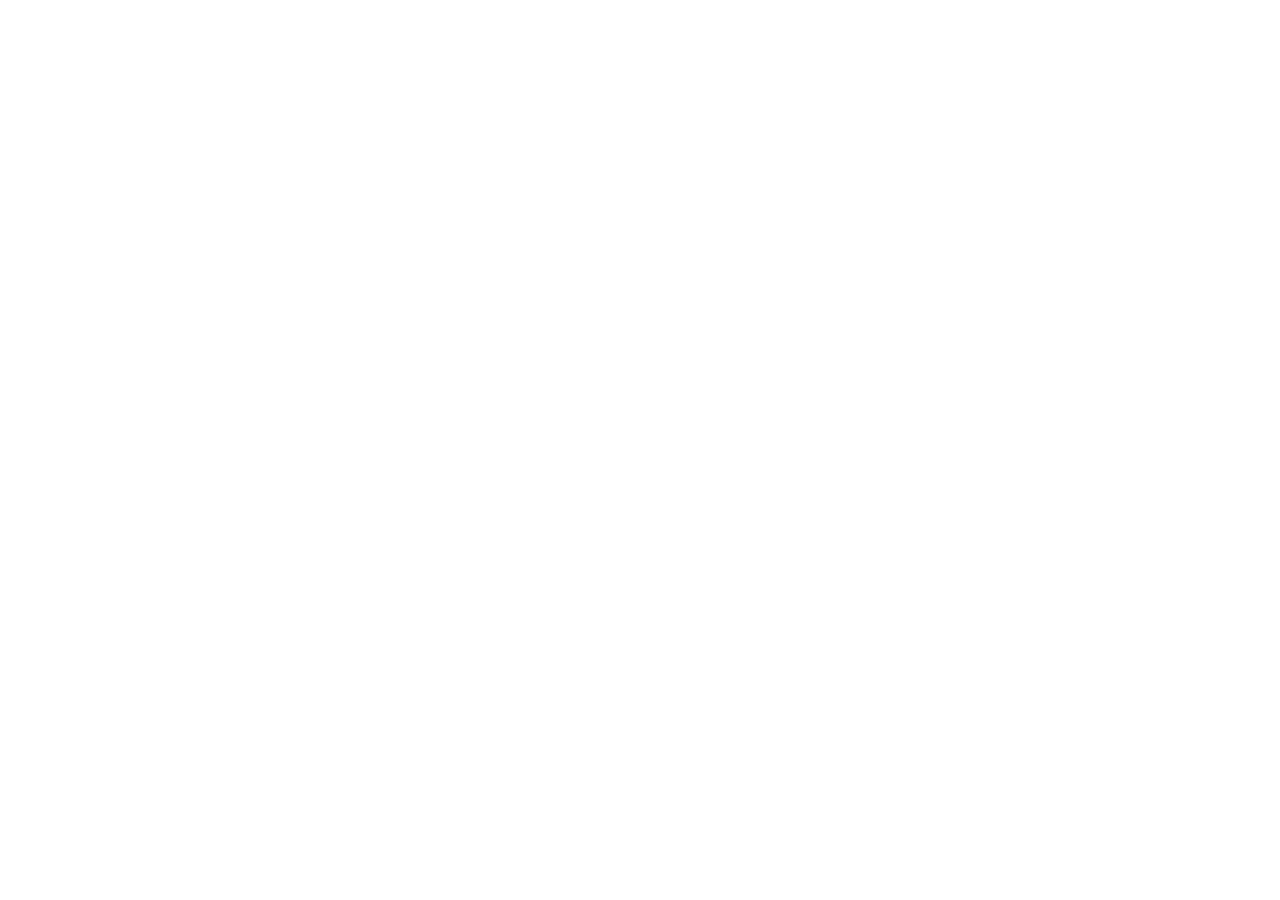
==== article.html @ 725d6a28 "Add knowledge article page" ====
<!doctype html><html lang="ru"><head><meta charset="utf-8"><meta name="viewport" content="width=device-width,initial-scale=1"><title>База знаний ИТО — Статья</title><link rel="stylesheet" href="assets/styles.css"></head><body>
<div data-header></div><div class="layout"><div data-sidebar></div><main class="main article-main"><div id="articleRoot"></div></main></div><script src="assets/data.js"></script><script src="assets/knowledge.js"></script><script src="assets/app.js"></script></body></html>
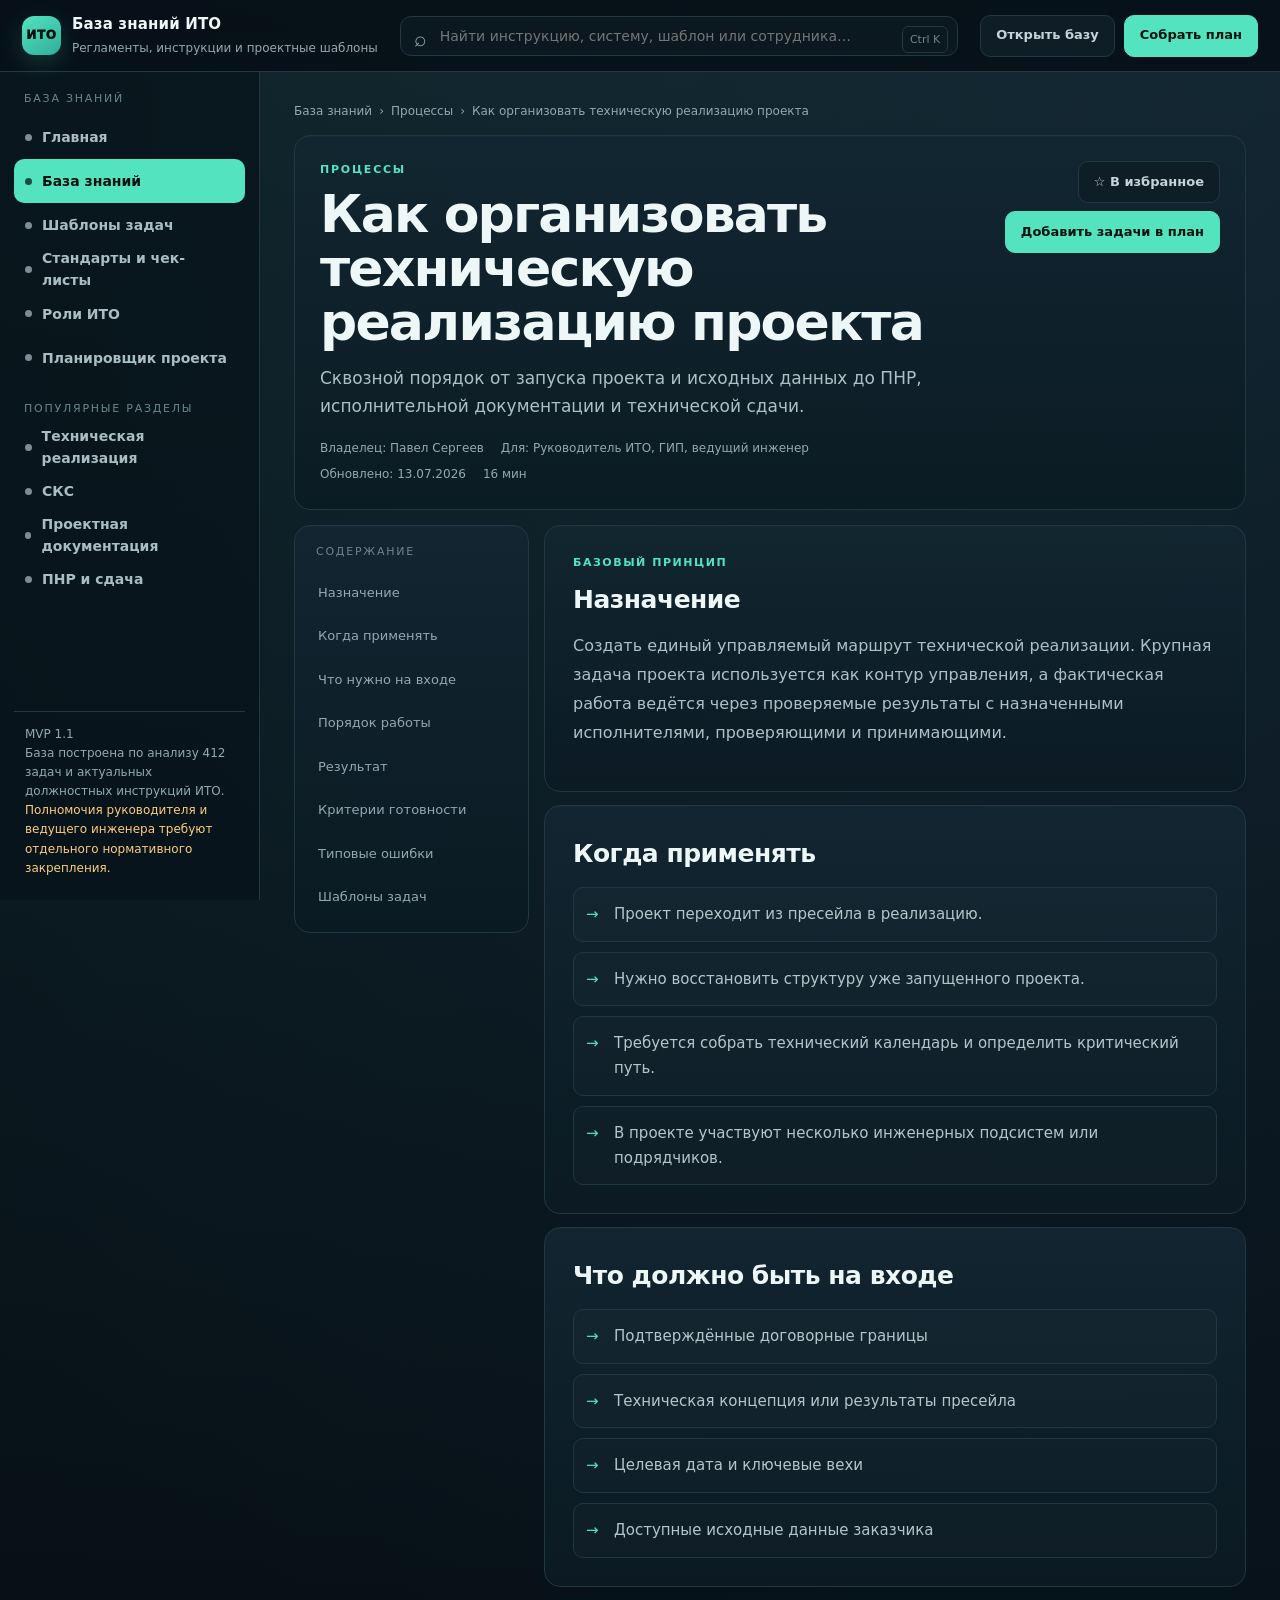
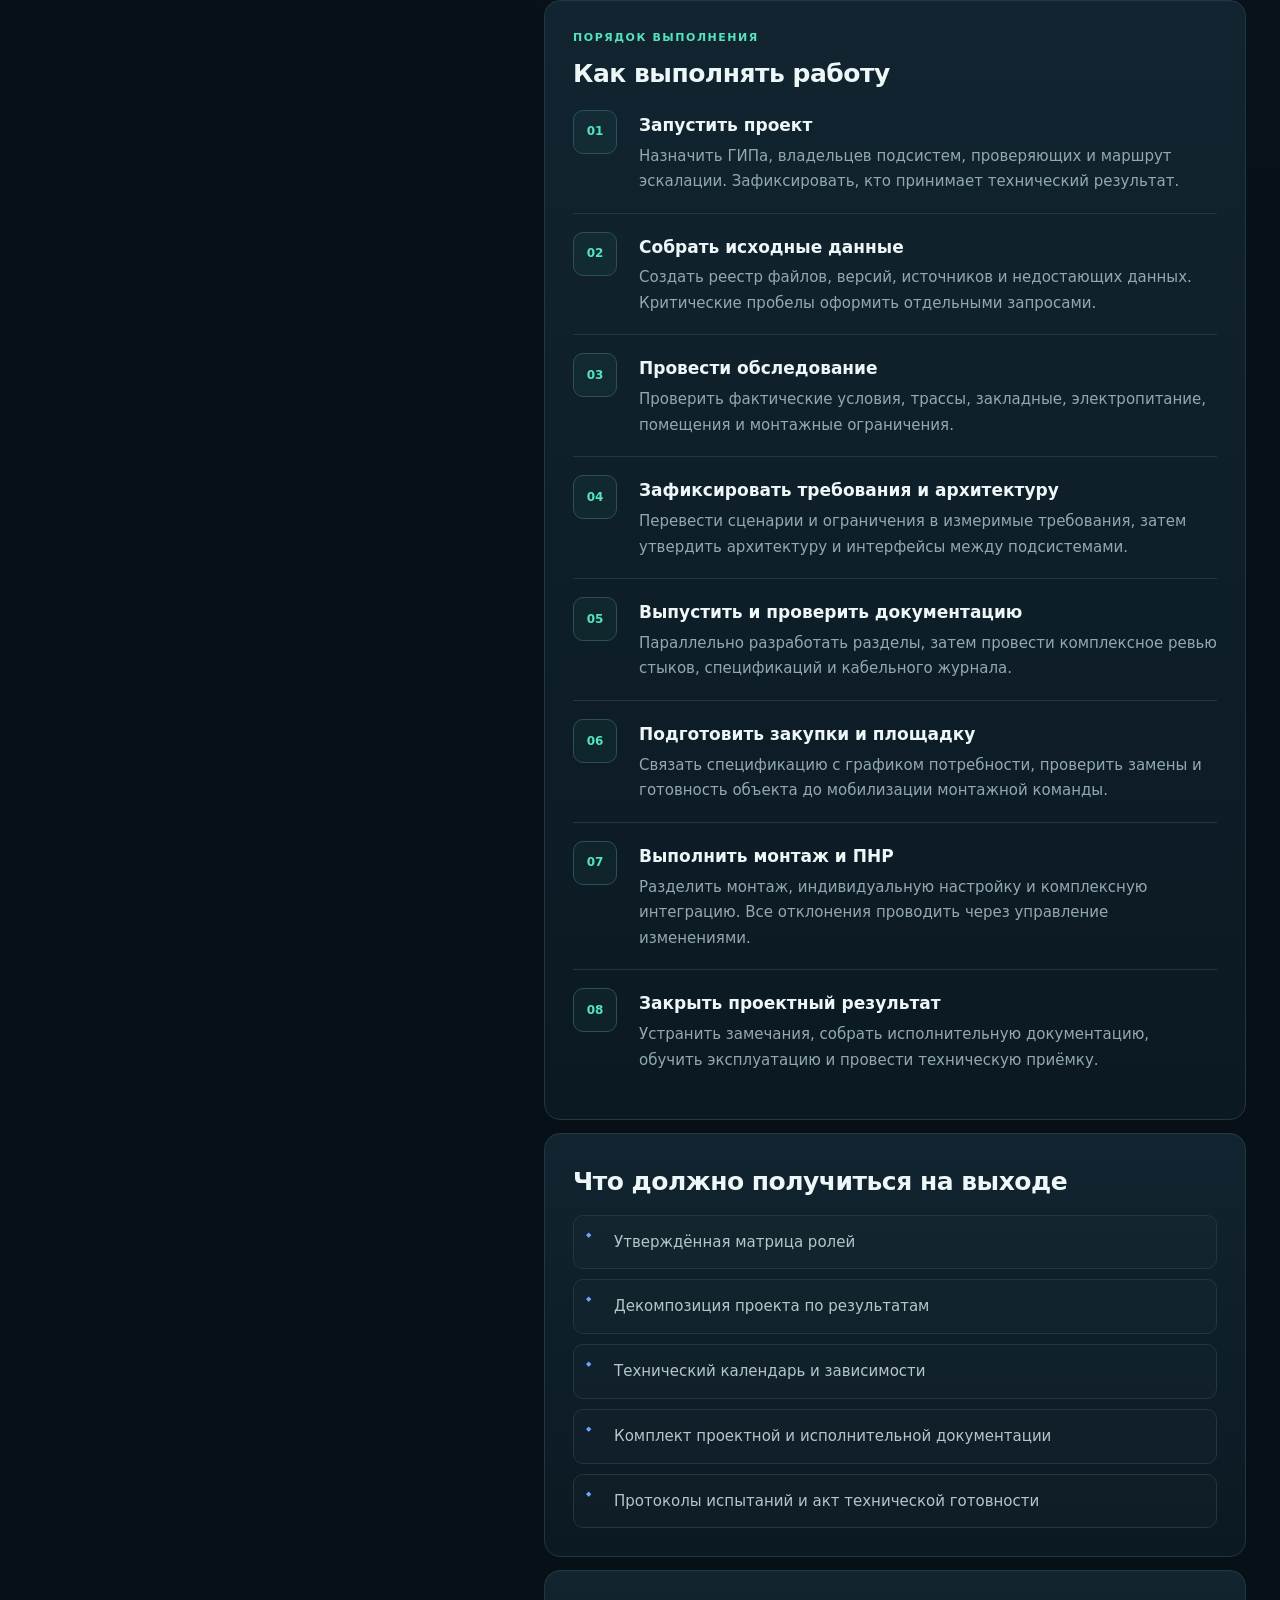
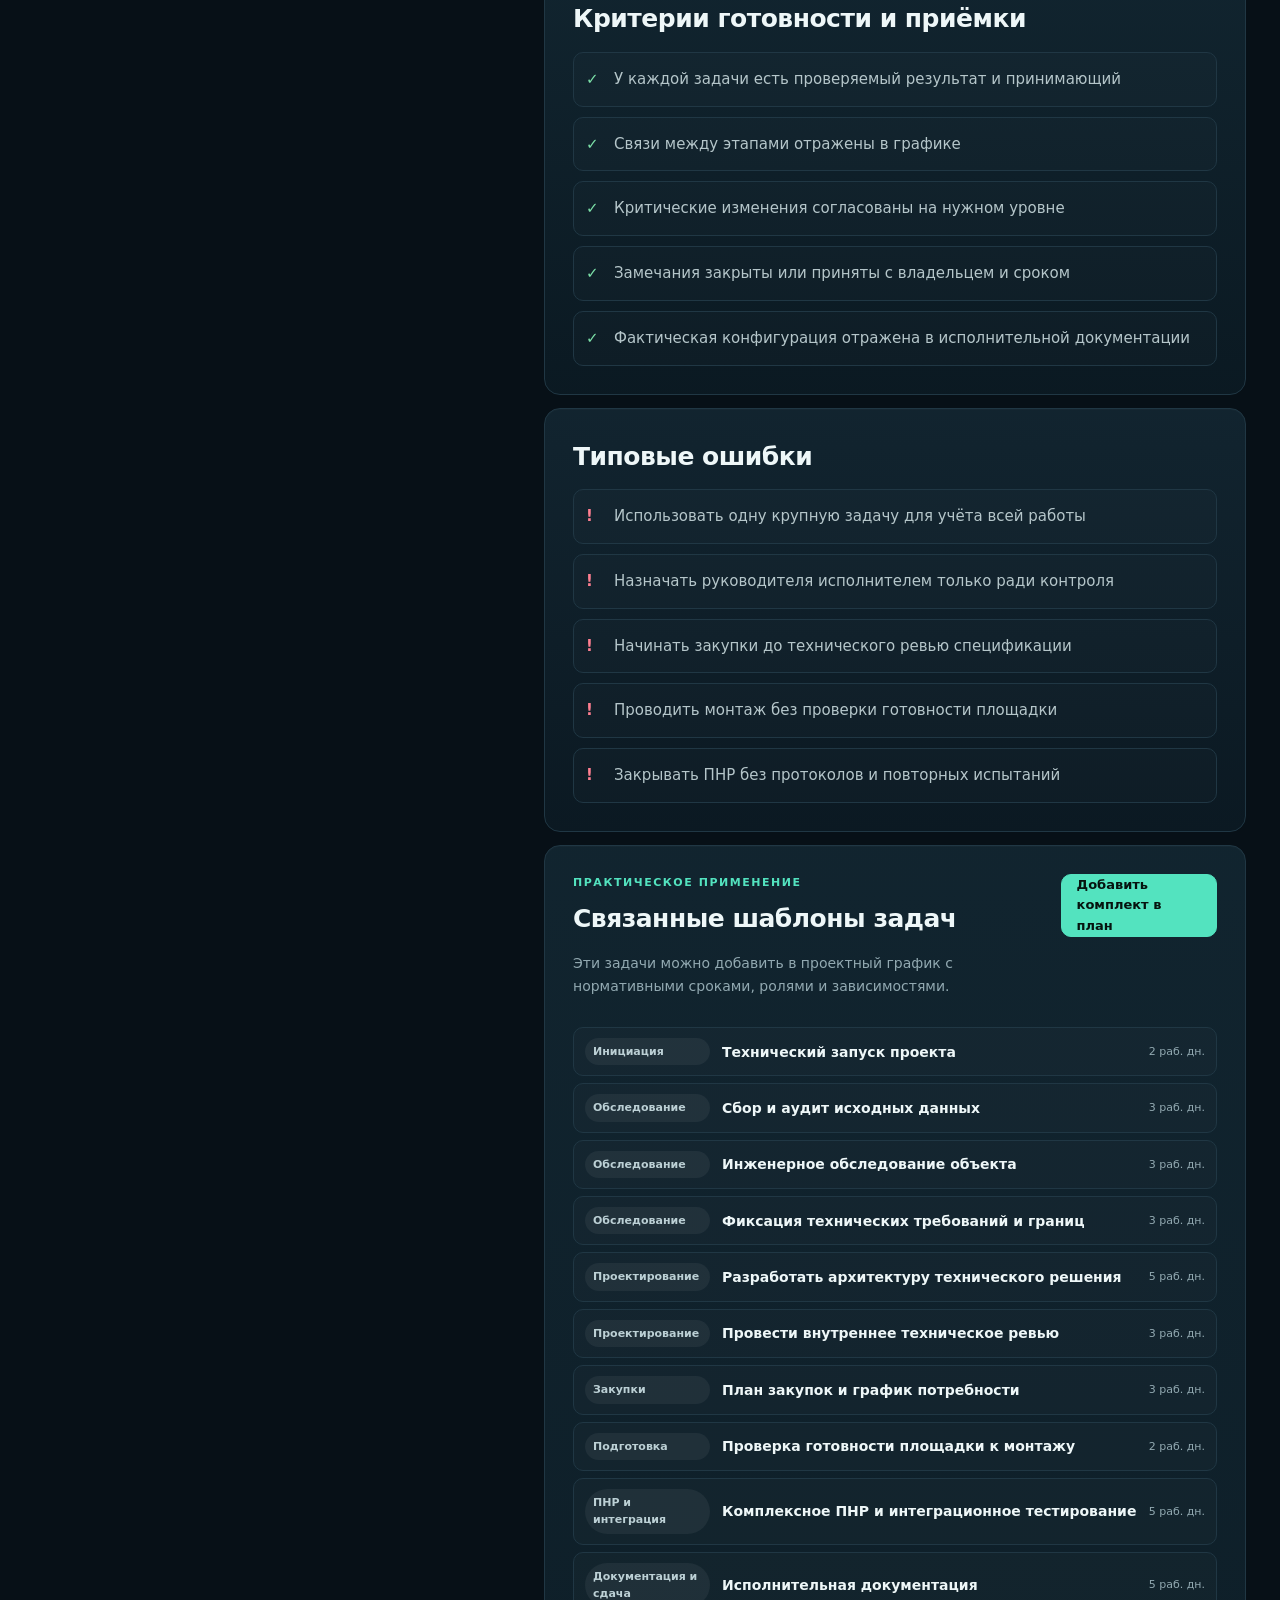
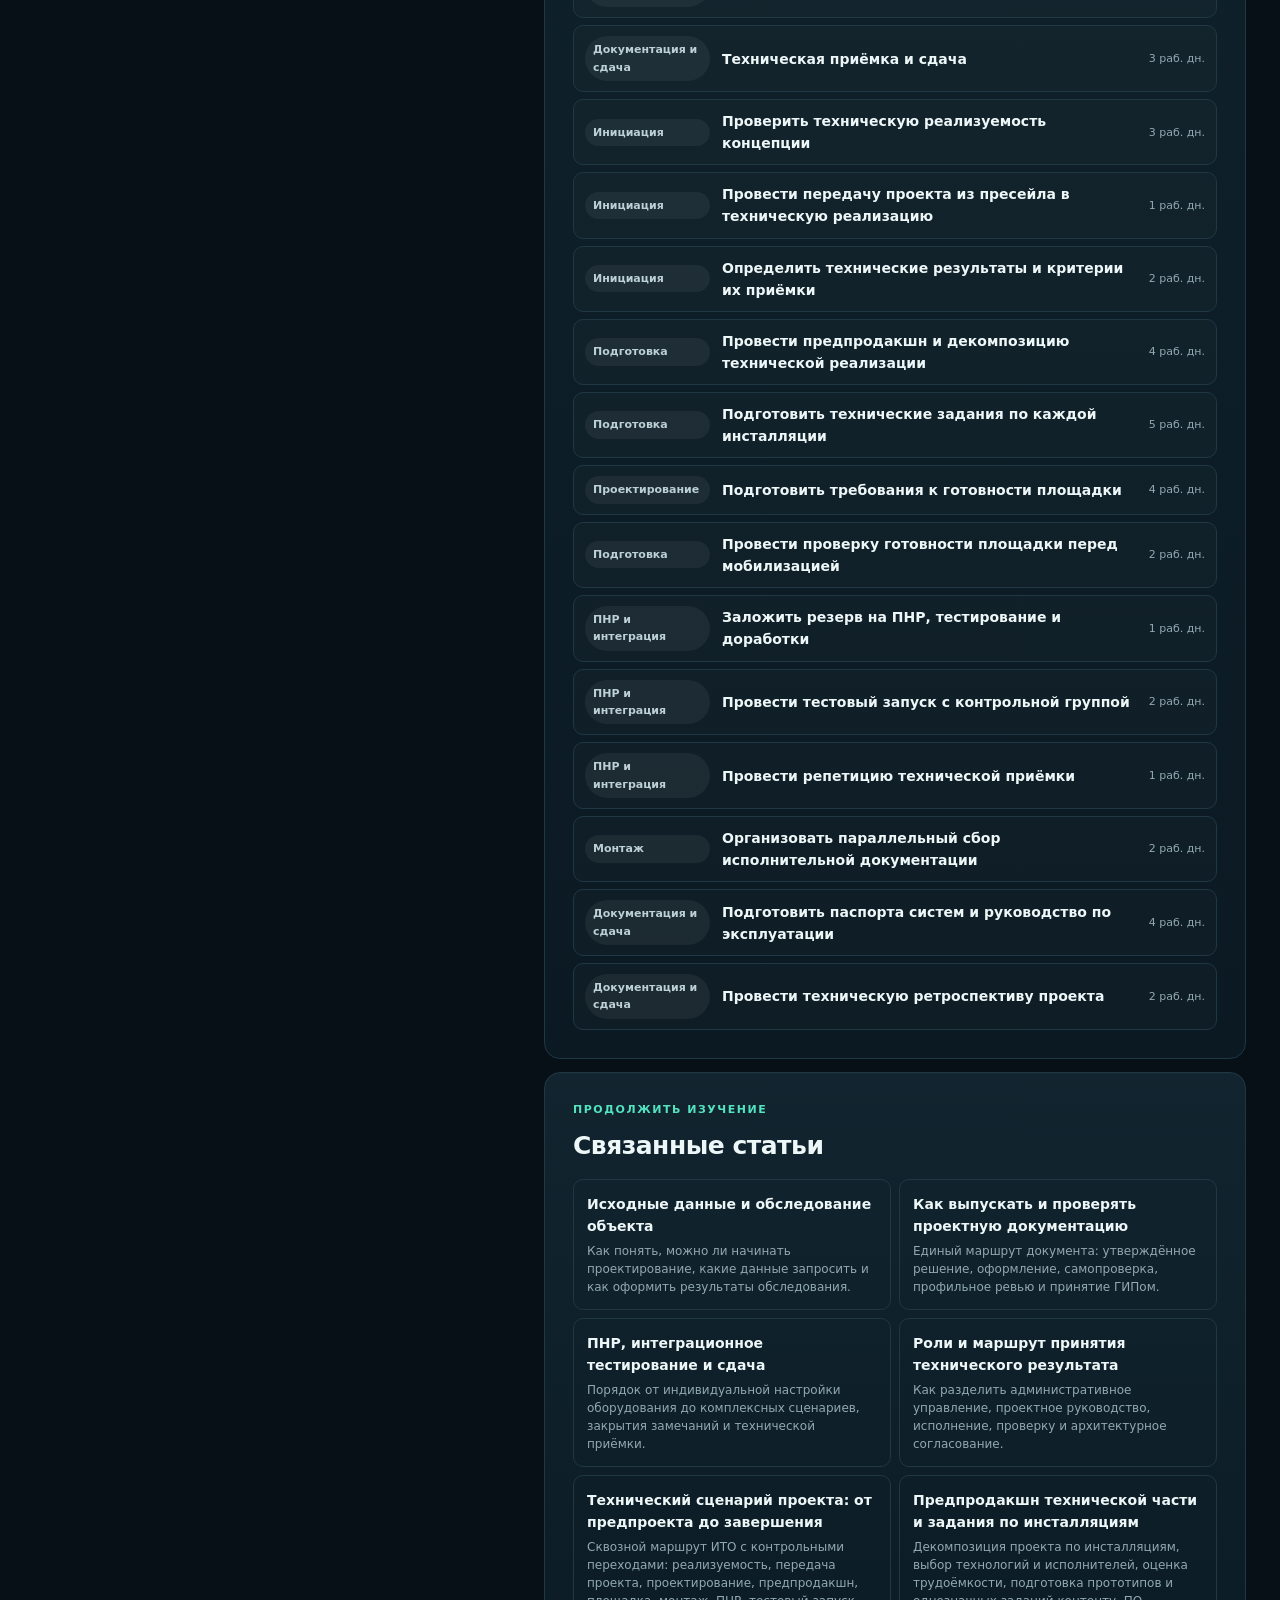
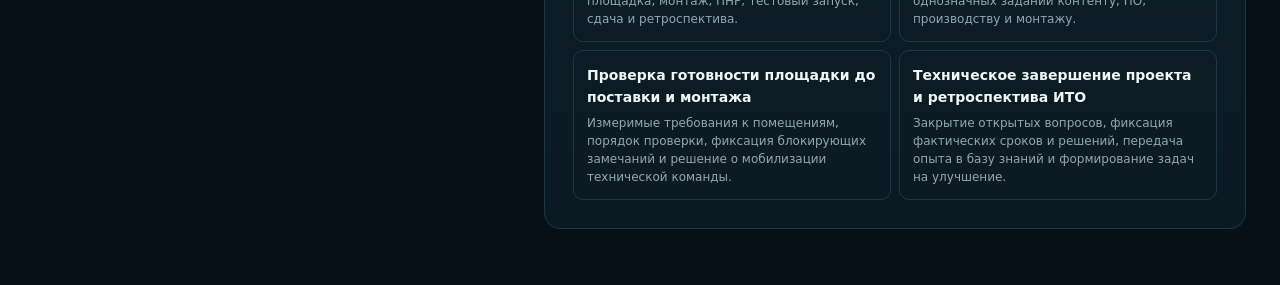
==== commit bfe40b29: "Подключить новые статьи ИТО" ====
--- a/article.html
+++ b/article.html
@@ -1,2 +1 @@
-<!doctype html><html lang="ru"><head><meta charset="utf-8"><meta name="viewport" content="width=device-width,initial-scale=1"><title>База знаний ИТО — Статья</title><link rel="stylesheet" href="assets/styles.css"></head><body>
-<div data-header></div><div class="layout"><div data-sidebar></div><main class="main article-main"><div id="articleRoot"></div></main></div><script src="assets/data.js"></script><script src="assets/knowledge.js"></script><script src="assets/app.js"></script></body></html>
+<!doctype html><html lang="ru"><head><meta charset="utf-8"><meta name="viewport" content="width=device-width,initial-scale=1"><title>База знаний ИТО — Статья</title><link rel="stylesheet" href="assets/styles.css"><link rel="stylesheet" href="assets/readability-v14.css"></head><body><div data-header></div><div class="layout"><div data-sidebar></div><main class="main article-main"><div id="articleRoot"></div></main></div><script src="assets/data.js"></script><script src="assets/design-v13-rows-1.js"></script><script src="assets/design-v13-rows-2.js"></script><script src="assets/design-v13-rows-3.js"></script><script src="assets/design-v13-rows-4.js"></script><script src="assets/design-v13-apply.js"></script><script src="assets/knowledge.js"></script><script src="assets/knowledge-v13.js"></script><script src="assets/wiki-v14-tasks-1.js"></script><script src="assets/wiki-v14-tasks-2.js"></script><script src="assets/wiki-v14-articles.js"></script><script src="assets/wiki-v14-apply.js"></script><script src="assets/app.js"></script></body></html>
--- a/assets/styles.css
+++ b/assets/styles.css
@@ -0,0 +1,454 @@
+:root {
+  --bg: #071017;
+  --bg-2: #0a151e;
+  --surface: #0d1b25;
+  --surface-2: #10222d;
+  --surface-3: #132a35;
+  --line: #203744;
+  --line-2: #2f4e5c;
+  --text: #eef7f8;
+  --muted: #92a9b1;
+  --muted-2: #6d858e;
+  --accent: #53e3bf;
+  --accent-2: #67a8ff;
+  --warn: #ffcc7a;
+  --danger: #ff7f91;
+  --good: #7ce0a8;
+  --shadow: 0 20px 55px rgba(0, 0, 0, .28);
+  --radius: 16px;
+  --sidebar: 246px;
+  --topbar: 68px;
+  --day-width: 30px;
+  font-family: Inter, ui-sans-serif, system-ui, -apple-system, BlinkMacSystemFont, "Segoe UI", sans-serif;
+  color-scheme: dark;
+}
+* { box-sizing: border-box; }
+html { background: var(--bg); }
+body { margin: 0; color: var(--text); background:
+  radial-gradient(circle at 18% -10%, rgba(83,227,191,.10), transparent 31%),
+  radial-gradient(circle at 100% 0%, rgba(103,168,255,.09), transparent 28%),
+  var(--bg); min-height: 100vh; }
+a { color: inherit; text-decoration: none; }
+button, input, select, textarea { font: inherit; }
+button { color: inherit; }
+.hidden { display: none !important; }
+.muted { color: var(--muted); }
+.small { font-size: 12px; }
+.good { color: var(--good); }
+.warn { color: var(--warn); }
+.danger { color: var(--danger); }
+.accent { color: var(--accent); }
+
+.topbar {
+  position: fixed; inset: 0 0 auto 0; height: var(--topbar); z-index: 80;
+  display: flex; align-items: center; gap: 22px; padding: 0 22px;
+  border-bottom: 1px solid var(--line); background: rgba(7,16,23,.92); backdrop-filter: blur(18px);
+}
+.brand { min-width: calc(var(--sidebar) - 22px); display: flex; align-items: center; gap: 11px; }
+.brand-mark { width: 39px; height: 39px; display: grid; place-items: center; border-radius: 12px; background: linear-gradient(145deg, var(--accent), #2fae9b); color: #04110d; font-weight: 950; font-size: 12px; letter-spacing: .06em; box-shadow: 0 8px 25px rgba(83,227,191,.18); }
+.brand-copy strong { display: block; font-size: 13px; letter-spacing: .01em; }
+.brand-copy span { display: block; color: var(--muted); font-size: 10px; margin-top: 3px; }
+.top-search { position: relative; flex: 1; max-width: 660px; }
+.top-search input { width: 100%; height: 40px; padding: 0 92px 0 39px; color: var(--text); border: 1px solid var(--line); border-radius: 11px; background: #0b1820; outline: none; }
+.top-search:before { content: "⌕"; position: absolute; left: 14px; top: 7px; color: var(--muted); font-size: 21px; z-index: 2; }
+.top-search input:focus { border-color: var(--line-2); box-shadow: 0 0 0 4px rgba(83,227,191,.06); }
+.search-kbd { position: absolute; right: 10px; top: 10px; padding: 4px 7px; border: 1px solid var(--line); border-radius: 6px; color: var(--muted-2); font-size: 9px; }
+.top-actions { margin-left: auto; display: flex; gap: 9px; }
+
+.layout { padding-top: var(--topbar); min-height: 100vh; display: grid; grid-template-columns: var(--sidebar) minmax(0, 1fr); }
+.sidebar { position: fixed; top: var(--topbar); left: 0; bottom: 0; width: var(--sidebar); padding: 18px 14px; border-right: 1px solid var(--line); background: rgba(8,18,25,.72); display: flex; flex-direction: column; }
+.nav-group + .nav-group { margin-top: 20px; }
+.nav-label { padding: 0 10px 8px; color: var(--muted-2); font-size: 9px; text-transform: uppercase; letter-spacing: .16em; }
+.nav-link { display: flex; align-items: center; gap: 10px; min-height: 40px; padding: 0 11px; border-radius: 10px; color: #a9bdc3; font-size: 12px; font-weight: 650; }
+.nav-link:hover { background: rgba(255,255,255,.035); color: var(--text); }
+.nav-link.active { color: #07130f; background: var(--accent); }
+.nav-dot { width: 7px; height: 7px; border-radius: 50%; background: currentColor; opacity: .72; }
+.sidebar-foot { margin-top: auto; padding: 13px 11px 4px; border-top: 1px solid var(--line); color: var(--muted); font-size: 10px; line-height: 1.6; }
+.main { grid-column: 2; width: 100%; min-width: 0; padding: 30px 34px 56px; }
+
+.page-head { display: flex; align-items: flex-start; justify-content: space-between; gap: 26px; margin-bottom: 24px; }
+.eyebrow { color: var(--accent); text-transform: uppercase; letter-spacing: .16em; font-size: 9px; font-weight: 850; }
+h1, h2, h3, p { margin-top: 0; }
+h1 { margin-bottom: 10px; font-size: clamp(28px, 4vw, 45px); line-height: 1.04; letter-spacing: -.035em; }
+h2 { margin-bottom: 10px; font-size: 24px; letter-spacing: -.02em; }
+h3 { margin-bottom: 8px; font-size: 15px; }
+.lead { max-width: 760px; color: #a8bdc3; font-size: 14px; line-height: 1.65; margin-bottom: 0; }
+.page-actions { display: flex; gap: 9px; flex-wrap: wrap; justify-content: flex-end; }
+
+.btn { min-height: 38px; display: inline-flex; align-items: center; justify-content: center; gap: 8px; padding: 0 13px; border: 1px solid var(--line); border-radius: 10px; background: #0e1d26; color: #c4d4d8; font-size: 11px; font-weight: 750; cursor: pointer; }
+.btn:hover { border-color: var(--line-2); background: #122731; color: var(--text); }
+.btn-primary { color: #06130f; background: var(--accent); border-color: var(--accent); }
+.btn-primary:hover { color: #06130f; background: #69edcb; border-color: #69edcb; }
+.btn-danger { color: #ffd9df; border-color: rgba(255,127,145,.28); background: rgba(255,127,145,.08); }
+.btn-ghost { background: transparent; }
+.btn-sm { min-height: 31px; padding: 0 9px; font-size: 10px; }
+.icon-btn { width: 31px; height: 31px; display: grid; place-items: center; padding: 0; border: 1px solid var(--line); border-radius: 8px; background: #0c1a22; color: var(--muted); cursor: pointer; }
+.icon-btn:hover { color: var(--text); border-color: var(--line-2); }
+
+.grid { display: grid; gap: 14px; }
+.grid-2 { grid-template-columns: repeat(2, minmax(0,1fr)); }
+.grid-3 { grid-template-columns: repeat(3, minmax(0,1fr)); }
+.grid-4 { grid-template-columns: repeat(4, minmax(0,1fr)); }
+.card { border: 1px solid var(--line); border-radius: var(--radius); background: linear-gradient(180deg, rgba(18,38,49,.92), rgba(11,26,35,.92)); box-shadow: 0 1px 0 rgba(255,255,255,.02) inset; }
+.card-pad { padding: 18px; }
+.metric { min-height: 126px; }
+.metric-label { color: var(--muted); font-size: 10px; text-transform: uppercase; letter-spacing: .12em; }
+.metric-value { margin-top: 15px; font-size: 31px; font-weight: 900; letter-spacing: -.04em; }
+.metric-note { margin-top: 7px; color: #8ea5ad; font-size: 10px; line-height: 1.45; }
+.section { margin-top: 26px; }
+.section-head { display: flex; align-items: center; justify-content: space-between; gap: 12px; margin-bottom: 12px; }
+.section-title { font-size: 16px; font-weight: 850; }
+.section-note { color: var(--muted); font-size: 10px; }
+
+.hero-panel { padding: 25px; display: grid; grid-template-columns: minmax(0,1.15fr) minmax(320px,.85fr); gap: 22px; overflow: hidden; position: relative; }
+.hero-panel:after { content: ""; position: absolute; width: 330px; height: 330px; border-radius: 50%; right: -150px; top: -170px; background: rgba(83,227,191,.09); filter: blur(4px); }
+.hero-copy { position: relative; z-index: 2; }
+.hero-copy h2 { font-size: 27px; max-width: 620px; }
+.hero-copy p { max-width: 650px; color: var(--muted); font-size: 12px; line-height: 1.65; }
+.hero-actions { display: flex; gap: 9px; margin-top: 18px; flex-wrap: wrap; }
+.mini-gantt { display: grid; align-content: center; gap: 10px; position: relative; z-index: 2; }
+.mini-row { display: grid; grid-template-columns: 100px 1fr; gap: 10px; align-items: center; }
+.mini-label { color: #b7c9cd; font-size: 10px; }
+.mini-track { height: 13px; border-radius: 999px; background: rgba(255,255,255,.045); overflow: hidden; }
+.mini-bar { height: 100%; border-radius: inherit; background: linear-gradient(90deg, var(--accent), var(--accent-2)); }
+
+.insight-list { display: grid; gap: 10px; }
+.insight { padding: 15px; border: 1px solid var(--line); border-radius: 13px; background: rgba(255,255,255,.018); }
+.insight strong { display: block; font-size: 12px; }
+.insight span { display: block; color: var(--muted); font-size: 10px; line-height: 1.55; margin-top: 6px; }
+.process-flow { display: grid; grid-template-columns: repeat(5, minmax(0,1fr)); gap: 8px; }
+.process-step { position: relative; padding: 14px 13px; min-height: 106px; border: 1px solid var(--line); border-radius: 13px; background: rgba(255,255,255,.02); }
+.process-step:not(:last-child):after { content: "→"; position: absolute; right: -9px; top: 42px; color: var(--line-2); z-index: 2; }
+.process-num { color: var(--accent); font-size: 9px; letter-spacing: .1em; }
+.process-step strong { display: block; font-size: 11px; margin-top: 13px; }
+.process-step span { display: block; color: var(--muted); font-size: 9px; line-height: 1.45; margin-top: 6px; }
+
+.search-results { display: none; position: absolute; top: 47px; left: 0; right: 0; max-height: 380px; overflow: auto; border: 1px solid var(--line-2); border-radius: 12px; background: #0a1820; box-shadow: var(--shadow); z-index: 95; }
+.search-results.open { display: block; }
+.search-result { display: block; padding: 12px 14px; border-bottom: 1px solid var(--line); }
+.search-result:last-child { border-bottom: 0; }
+.search-result:hover { background: rgba(83,227,191,.055); }
+.search-result strong { display: block; font-size: 11px; }
+.search-result span { display: block; margin-top: 4px; color: var(--muted); font-size: 9px; }
+
+.toolbar { display: flex; gap: 8px; flex-wrap: wrap; align-items: center; }
+.chip { display: inline-flex; align-items: center; min-height: 32px; padding: 0 10px; border: 1px solid var(--line); border-radius: 999px; color: #a7bbc1; background: rgba(255,255,255,.02); font-size: 10px; cursor: pointer; }
+.chip.active { color: #06130f; background: var(--accent); border-color: var(--accent); }
+.input, .select, .textarea { width: 100%; color: var(--text); background: #0a1820; border: 1px solid var(--line); border-radius: 9px; outline: none; }
+.input, .select { height: 38px; padding: 0 10px; }
+.textarea { min-height: 92px; padding: 10px; resize: vertical; line-height: 1.5; }
+.input:focus, .select:focus, .textarea:focus { border-color: var(--line-2); box-shadow: 0 0 0 4px rgba(83,227,191,.055); }
+.field { display: grid; gap: 6px; }
+.field label { color: #9db1b8; font-size: 9px; font-weight: 800; letter-spacing: .04em; }
+.form-grid { display: grid; grid-template-columns: repeat(2,minmax(0,1fr)); gap: 11px; }
+
+/* Template library */
+.template-grid { display: grid; grid-template-columns: repeat(3,minmax(0,1fr)); gap: 12px; }
+.template-card { padding: 16px; min-height: 210px; display: flex; flex-direction: column; cursor: pointer; transition: transform .16s ease, border-color .16s ease; }
+.template-card:hover { transform: translateY(-2px); border-color: var(--line-2); }
+.template-phase { display: flex; align-items: center; justify-content: space-between; gap: 10px; }
+.phase-pill { display: inline-flex; align-items: center; padding: 5px 8px; border-radius: 999px; font-size: 9px; font-weight: 820; background: rgba(255,255,255,.055); color: #bcd0d5; }
+.template-duration { color: var(--accent); font-size: 10px; font-weight: 850; }
+.template-card h3 { margin-top: 17px; font-size: 14px; line-height: 1.35; }
+.template-card p { color: var(--muted); font-size: 10px; line-height: 1.55; }
+.template-meta { margin-top: auto; padding-top: 13px; border-top: 1px solid var(--line); display: grid; gap: 5px; color: #a6b9be; font-size: 9px; }
+
+/* Roles */
+.role-table { overflow: auto; border: 1px solid var(--line); border-radius: 14px; }
+.role-table table { width: 100%; min-width: 900px; border-collapse: collapse; }
+.role-table th { text-align: left; padding: 12px 14px; color: var(--muted-2); background: #0b1921; font-size: 9px; text-transform: uppercase; letter-spacing: .12em; border-bottom: 1px solid var(--line); }
+.role-table td { padding: 14px; border-bottom: 1px solid var(--line); vertical-align: top; font-size: 10px; line-height: 1.5; }
+.role-table tr:last-child td { border-bottom: 0; }
+.role-person { font-size: 11px; font-weight: 850; }
+.role-title { color: var(--muted); font-size: 9px; margin-top: 4px; }
+.status-note { display: inline-flex; margin-top: 5px; color: var(--warn); font-size: 8px; }
+.level-badge { display: inline-flex; padding: 5px 8px; border-radius: 7px; background: rgba(103,168,255,.09); border: 1px solid rgba(103,168,255,.18); color: #bed4ff; font-size: 9px; }
+
+/* Standards */
+.standard-grid { display: grid; grid-template-columns: repeat(2,minmax(0,1fr)); gap: 12px; }
+.standard-card { padding: 18px; min-height: 150px; }
+.standard-code { color: var(--accent); font-size: 9px; font-weight: 900; letter-spacing: .13em; }
+.standard-card h3 { margin-top: 15px; }
+.standard-card p { color: var(--muted); font-size: 10px; line-height: 1.6; }
+
+/* Planner */
+.planner-main { padding: 20px 22px 44px; }
+.planner-shell { display: grid; grid-template-columns: 330px minmax(0,1fr); gap: 14px; align-items: start; }
+.catalog-panel { position: sticky; top: calc(var(--topbar) + 14px); height: calc(100vh - var(--topbar) - 28px); display: flex; flex-direction: column; overflow: hidden; }
+.panel-head { padding: 15px; border-bottom: 1px solid var(--line); }
+.panel-title-row { display: flex; justify-content: space-between; align-items: center; gap: 10px; }
+.panel-title { font-size: 13px; font-weight: 880; }
+.panel-sub { color: var(--muted); font-size: 9px; line-height: 1.45; margin-top: 4px; }
+.catalog-search { margin-top: 12px; }
+.catalog-filters { display: flex; gap: 6px; overflow-x: auto; padding: 11px 14px 8px; scrollbar-width: thin; }
+.catalog-list { flex: 1; overflow: auto; padding: 7px 11px 14px; display: grid; align-content: start; gap: 8px; }
+.catalog-task { padding: 12px; border: 1px solid var(--line); border-radius: 11px; background: rgba(255,255,255,.018); cursor: grab; user-select: none; }
+.catalog-task:hover { border-color: var(--line-2); background: rgba(83,227,191,.035); }
+.catalog-task.dragging { opacity: .45; }
+.catalog-task-top { display: flex; justify-content: space-between; gap: 9px; align-items: flex-start; }
+.catalog-task h4 { margin: 0; font-size: 11px; line-height: 1.35; }
+.catalog-task p { color: var(--muted); font-size: 9px; line-height: 1.45; margin: 7px 0 0; }
+.catalog-task-foot { display: flex; justify-content: space-between; gap: 8px; align-items: center; margin-top: 10px; }
+.catalog-task-foot span { color: #a8bbc0; font-size: 8px; }
+.add-circle { width: 25px; height: 25px; border: 1px solid var(--line-2); border-radius: 8px; display: grid; place-items: center; background: #10242d; color: var(--accent); cursor: pointer; }
+
+.workspace { min-width: 0; display: grid; gap: 12px; }
+.project-bar { padding: 14px; display: grid; grid-template-columns:minmax(220px,1.6fr) 150px 150px 160px auto; gap: 10px; align-items: end; }
+.project-bar .field label { white-space: nowrap; }
+.save-state { display: inline-flex; align-items: center; gap: 6px; color: var(--muted); font-size: 9px; height: 38px; }
+.save-dot { width: 7px; height: 7px; border-radius: 50%; background: var(--good); box-shadow: 0 0 0 4px rgba(124,224,168,.08); }
+.planner-metrics { display: grid; grid-template-columns: repeat(4,minmax(0,1fr)); gap: 10px; }
+.planner-metric { padding: 13px 14px; min-height: 84px; }
+.planner-metric .metric-label { font-size: 8px; }
+.planner-metric .metric-value { margin-top: 9px; font-size: 20px; }
+.planner-metric .metric-note { font-size: 8px; }
+
+.preset-strip { padding: 12px; display: flex; gap: 8px; align-items: center; overflow-x: auto; }
+.preset-label { color: var(--muted-2); font-size: 9px; text-transform: uppercase; letter-spacing: .1em; white-space: nowrap; margin-right: 3px; }
+.preset-btn { white-space: nowrap; }
+
+.plan-card { overflow: hidden; }
+.plan-head { display: flex; justify-content: space-between; align-items: center; gap: 12px; padding: 13px 15px; border-bottom: 1px solid var(--line); }
+.plan-head-left { display: flex; align-items: center; gap: 10px; }
+.plan-count { min-width: 24px; height: 24px; padding: 0 7px; display: grid; place-items: center; border-radius: 8px; color: #05130e; background: var(--accent); font-size: 9px; font-weight: 900; }
+.plan-title { font-size: 12px; font-weight: 850; }
+.plan-actions { display: flex; gap: 7px; flex-wrap: wrap; }
+.dropzone { margin: 12px; min-height: 72px; display: grid; place-items: center; text-align: center; padding: 14px; border: 1px dashed var(--line-2); border-radius: 12px; color: var(--muted); font-size: 10px; background: rgba(83,227,191,.018); }
+.dropzone.drag-over { color: var(--accent); border-color: var(--accent); background: rgba(83,227,191,.07); }
+.dropzone strong { display: block; color: #c5d7db; font-size: 11px; margin-bottom: 4px; }
+.task-list { display: grid; }
+.task-row { display: grid; grid-template-columns: 28px minmax(220px,1.7fr) 135px 74px minmax(130px,1fr) 88px 86px; gap: 8px; align-items: center; padding: 10px 12px; border-top: 1px solid var(--line); background: rgba(255,255,255,.01); }
+.task-row:hover { background: rgba(255,255,255,.025); }
+.task-row.drag-over { box-shadow: inset 0 2px 0 var(--accent); }
+.drag-handle { color: var(--muted-2); cursor: grab; text-align: center; letter-spacing: -2px; }
+.task-main { min-width: 0; cursor: pointer; }
+.task-name { white-space: nowrap; overflow: hidden; text-overflow: ellipsis; font-size: 10px; font-weight: 800; }
+.task-sub { display: flex; gap: 6px; align-items: center; margin-top: 4px; color: var(--muted); font-size: 8px; }
+.task-row .input, .task-row .select { height: 32px; padding: 0 8px; font-size: 9px; }
+.task-actions { display: flex; gap: 5px; justify-content: flex-end; }
+.empty-plan { padding: 25px 15px 30px; text-align: center; color: var(--muted); font-size: 10px; }
+
+.gantt-card { overflow: hidden; }
+.gantt-head { display: flex; justify-content: space-between; gap: 12px; align-items: center; padding: 13px 15px; border-bottom: 1px solid var(--line); }
+.gantt-controls { display: flex; gap: 7px; align-items: center; }
+.gantt-viewport { overflow: auto; max-height: 620px; background: #09161e; }
+.gantt-grid { min-width: 100%; position: relative; }
+.gantt-header, .gantt-row { display: grid; grid-template-columns: 260px auto; min-width: max-content; }
+.gantt-header { position: sticky; top: 0; z-index: 25; background: #0b1a22; border-bottom: 1px solid var(--line-2); }
+.gantt-label-head { position: sticky; left: 0; z-index: 28; padding: 11px 13px; background: #0b1a22; border-right: 1px solid var(--line-2); color: var(--muted); font-size: 9px; }
+.timeline-head { position: relative; height: 58px; }
+.week-labels { height: 27px; display: flex; }
+.week-label { position: absolute; top: 0; height: 27px; display: flex; align-items: center; padding-left: 8px; border-left: 1px solid var(--line); color: #b6c8cc; font-size: 9px; font-weight: 750; }
+.day-labels { position: absolute; left: 0; right: 0; bottom: 0; height: 31px; display: flex; }
+.day-cell { width: var(--day-width); flex: 0 0 var(--day-width); height: 31px; display: grid; place-items: center; border-left: 1px solid rgba(32,55,68,.7); color: #78919a; font-size: 8px; }
+.day-cell.weekend { background: rgba(255,255,255,.025); color: #556e77; }
+.day-cell.today { color: var(--accent); background: rgba(83,227,191,.06); }
+.gantt-row { min-height: 44px; border-bottom: 1px solid rgba(32,55,68,.7); }
+.gantt-row:last-child { border-bottom: 0; }
+.gantt-label { position: sticky; left: 0; z-index: 12; padding: 8px 12px; border-right: 1px solid var(--line-2); background: #0b1921; min-width: 0; cursor: pointer; }
+.gantt-label strong { display: block; max-width: 230px; white-space: nowrap; overflow: hidden; text-overflow: ellipsis; font-size: 9px; }
+.gantt-label span { display: block; color: var(--muted); font-size: 7px; margin-top: 3px; }
+.timeline-row { position: relative; min-height: 44px; background-image: repeating-linear-gradient(to right, transparent 0, transparent calc(var(--day-width) - 1px), rgba(32,55,68,.52) calc(var(--day-width) - 1px), rgba(32,55,68,.52) var(--day-width)); }
+.weekend-band { position: absolute; top: 0; bottom: 0; background: rgba(255,255,255,.022); pointer-events: none; }
+.today-line { position: absolute; top: 0; bottom: 0; width: 1px; background: var(--accent); z-index: 5; pointer-events: none; opacity: .72; }
+.gantt-bar { position: absolute; top: 9px; height: 26px; min-width: 18px; display: flex; align-items: center; padding: 0 8px; border-radius: 7px; color: #06110e; font-size: 8px; font-weight: 850; white-space: nowrap; overflow: hidden; cursor: grab; user-select: none; box-shadow: 0 6px 18px rgba(0,0,0,.18); }
+.gantt-bar.dragging { opacity: .75; cursor: grabbing; z-index: 10; }
+.gantt-bar .bar-text { overflow: hidden; text-overflow: ellipsis; }
+.gantt-bar .resize-handle { position: absolute; right: 0; top: 0; bottom: 0; width: 7px; cursor: ew-resize; background: rgba(0,0,0,.14); }
+.phase-init { background: #8aa7ff; }
+.phase-survey { background: #7ed6c4; }
+.phase-design { background: #61b8ff; }
+.phase-procurement { background: #ffcc7a; }
+.phase-prep { background: #cf9cff; }
+.phase-install { background: #ff9d78; }
+.phase-commission { background: #7ce0a8; }
+.phase-handover { background: #b7d77a; }
+.gantt-empty { padding: 32px; color: var(--muted); font-size: 10px; text-align: center; }
+
+.workload-grid { display: grid; grid-template-columns: repeat(3,minmax(0,1fr)); gap: 10px; }
+.workload-card { padding: 13px; }
+.workload-top { display: flex; justify-content: space-between; gap: 10px; font-size: 10px; }
+.workload-bar { height: 6px; margin-top: 10px; border-radius: 999px; background: rgba(255,255,255,.045); overflow: hidden; }
+.workload-fill { height: 100%; border-radius: inherit; background: linear-gradient(90deg,var(--accent-2),var(--accent)); }
+
+.modal-backdrop { position: fixed; inset: 0; display: none; place-items: center; padding: 18px; background: rgba(0,0,0,.7); backdrop-filter: blur(8px); z-index: 120; }
+.modal-backdrop.open { display: grid; }
+.modal { width: min(820px,100%); max-height: 90vh; overflow: auto; border: 1px solid var(--line-2); border-radius: 18px; background: #0a1820; box-shadow: 0 35px 110px rgba(0,0,0,.58); }
+.modal-head { display: flex; justify-content: space-between; align-items: flex-start; gap: 16px; padding: 18px 20px; border-bottom: 1px solid var(--line); }
+.modal-body { padding: 19px 20px; }
+.modal-foot { display: flex; justify-content: flex-end; gap: 8px; padding: 0 20px 20px; }
+.detail-columns { display: grid; grid-template-columns: repeat(2,minmax(0,1fr)); gap: 13px; margin-top: 14px; }
+.detail-block { padding: 13px; border: 1px solid var(--line); border-radius: 11px; background: rgba(255,255,255,.018); }
+.detail-block h4 { margin: 0 0 10px; color: #b8cbd0; font-size: 9px; text-transform: uppercase; letter-spacing: .12em; }
+.detail-block ul { margin: 0; padding-left: 17px; color: #a9bdc2; font-size: 9px; line-height: 1.65; }
+.toast { position: fixed; right: 22px; bottom: 22px; z-index: 150; padding: 12px 14px; border: 1px solid var(--line-2); border-radius: 10px; background: #10242d; color: #dcebed; box-shadow: var(--shadow); font-size: 10px; transform: translateY(18px); opacity: 0; pointer-events: none; transition: .22s ease; }
+.toast.show { transform: translateY(0); opacity: 1; }
+
+@media (max-width: 1200px) {
+  .grid-4, .planner-metrics { grid-template-columns: repeat(2,minmax(0,1fr)); }
+  .template-grid { grid-template-columns: repeat(2,minmax(0,1fr)); }
+  .process-flow { grid-template-columns: repeat(3,minmax(0,1fr)); }
+  .process-step:after { display: none; }
+  .project-bar { grid-template-columns: 1fr 150px 150px; }
+  .project-bar .deadline-field, .project-bar .save-state { display: none; }
+  .task-row { grid-template-columns: 26px minmax(200px,1.5fr) 120px 68px minmax(120px,1fr) 80px; }
+  .task-row .progress-cell { display: none; }
+}
+@media (max-width: 940px) {
+  :root { --sidebar: 0px; }
+  .topbar { padding: 0 14px; }
+  .brand { min-width: auto; }
+  .brand-copy, .top-actions { display: none; }
+  .layout { grid-template-columns: 1fr; }
+  .sidebar { display: none; }
+  .main { grid-column: 1; padding: 22px 15px 44px; }
+  .planner-main { padding: 14px; }
+  .planner-shell { grid-template-columns: 1fr; }
+  .catalog-panel { position: relative; top: auto; height: auto; max-height: 500px; }
+  .hero-panel { grid-template-columns: 1fr; }
+  .grid-3 { grid-template-columns: repeat(2,minmax(0,1fr)); }
+  .workload-grid { grid-template-columns: repeat(2,minmax(0,1fr)); }
+}
+@media (max-width: 640px) {
+  .page-head { flex-direction: column; }
+  .page-actions { justify-content: flex-start; }
+  .grid-2, .grid-3, .grid-4, .planner-metrics, .template-grid, .standard-grid, .workload-grid { grid-template-columns: 1fr; }
+  .process-flow { grid-template-columns: 1fr; }
+  .project-bar { grid-template-columns: 1fr; }
+  .project-bar .deadline-field { display: grid; }
+  .task-row { grid-template-columns: 22px minmax(160px,1fr) 62px 70px; }
+  .task-row .owner-cell, .task-row .dependency-cell, .task-row .progress-cell { display: none; }
+  .gantt-header, .gantt-row { grid-template-columns: 190px auto; }
+  .gantt-label strong { max-width: 165px; }
+  .detail-columns, .form-grid { grid-template-columns: 1fr; }
+}
+@media print {
+  .topbar, .sidebar, .catalog-panel, .preset-strip, .plan-card, .page-actions, .gantt-controls { display: none !important; }
+  .layout { display: block; padding: 0; }
+  .main, .planner-main { padding: 0; }
+  body { background: #fff; color: #111; }
+  .card, .gantt-card { box-shadow: none; border-color: #aaa; }
+  .workspace { display: block; }
+  .gantt-viewport { overflow: visible; max-height: none; }
+}
+
+/* Knowledge base layer */
+.knowledge-home-hero { max-width: 1040px; padding: 34px 0 16px; }
+.knowledge-home-hero h1 { max-width: 870px; font-size: clamp(38px,5.6vw,68px); line-height: .98; margin: 12px 0 17px; }
+.knowledge-home-hero > p { max-width: 830px; color: #afc2c7; font-size: 15px; line-height: 1.7; }
+.knowledge-home-search { position: relative; max-width: 820px; margin-top: 25px; }
+.knowledge-home-search > span { position: absolute; left: 18px; top: 11px; z-index: 2; color: var(--accent); font-size: 27px; }
+.knowledge-home-search input { width: 100%; height: 58px; padding: 0 100px 0 54px; border: 1px solid var(--line-2); border-radius: 15px; background: rgba(12,29,38,.92); color: var(--text); font-size: 14px; outline: none; box-shadow: 0 18px 50px rgba(0,0,0,.18); }
+.knowledge-home-search input:focus { border-color: var(--accent); box-shadow: 0 0 0 5px rgba(83,227,191,.06), 0 18px 50px rgba(0,0,0,.22); }
+.knowledge-home-search kbd { position: absolute; right: 14px; top: 17px; padding: 6px 9px; border: 1px solid var(--line); border-radius: 7px; color: var(--muted); background: rgba(255,255,255,.02); font-size: 9px; font-family: inherit; }
+.home-search-results { max-width: 820px; margin-top: 8px; display: grid; gap: 6px; }
+.home-search-item { display: block; padding: 11px 14px; border: 1px solid var(--line); border-radius: 10px; background: rgba(13,29,39,.96); }
+.home-search-item:hover { border-color: var(--line-2); background: var(--surface-2); }
+.home-search-item strong { display: block; font-size: 11px; }
+.home-search-item span { display: block; color: var(--muted); font-size: 9px; line-height: 1.45; margin-top: 4px; }
+
+.knowledge-section-card { min-height: 170px; display: flex; align-items: flex-start; gap: 15px; padding: 19px; transition: transform .18s ease, border-color .18s ease; }
+.knowledge-section-card:hover { transform: translateY(-3px); border-color: var(--line-2); }
+.knowledge-section-icon { flex: 0 0 39px; width: 39px; height: 39px; display: grid; place-items: center; border-radius: 11px; background: rgba(83,227,191,.09); color: var(--accent); font-size: 19px; font-weight: 900; }
+.knowledge-section-card h3 { font-size: 14px; margin: 3px 0 8px; }
+.knowledge-section-card p { min-height: 46px; color: var(--muted); font-size: 10px; line-height: 1.55; }
+.knowledge-section-card span { color: var(--accent); font-size: 9px; font-weight: 750; }
+
+.article-grid { display: grid; grid-template-columns: repeat(3,minmax(0,1fr)); gap: 13px; }
+.home-article-grid { grid-template-columns: repeat(3,minmax(0,1fr)); }
+.article-card { min-height: 238px; padding: 17px; display: flex; flex-direction: column; transition: transform .18s ease, border-color .18s ease; }
+.article-card:hover { transform: translateY(-2px); border-color: var(--line-2); }
+.article-card.compact { min-height: 225px; }
+.article-card-top { display: flex; justify-content: space-between; gap: 10px; align-items: center; }
+.article-category { color: var(--accent); font-size: 8px; font-weight: 850; text-transform: uppercase; letter-spacing: .13em; }
+.favorite-btn { width: 29px; height: 29px; padding: 0; border: 1px solid var(--line); border-radius: 8px; background: transparent; color: var(--muted); cursor: pointer; }
+.favorite-btn.active { color: var(--warn); border-color: rgba(255,204,122,.32); background: rgba(255,204,122,.07); }
+.article-card h3 { font-size: 15px; line-height: 1.35; margin: 13px 0 7px; }
+.article-card p { color: var(--muted); font-size: 10px; line-height: 1.58; }
+.article-tags { display: flex; flex-wrap: wrap; gap: 5px; margin-top: auto; }
+.article-tags span { padding: 4px 7px; border-radius: 999px; background: rgba(255,255,255,.035); color: #91a8af; font-size: 8px; }
+.article-card-foot { display: flex; justify-content: space-between; gap: 10px; align-items: center; padding-top: 12px; margin-top: 12px; border-top: 1px solid var(--line); color: var(--muted); font-size: 8px; }
+.article-card-foot a { color: var(--accent); font-weight: 750; }
+
+.knowledge-planner-callout { padding: 24px; display: grid; grid-template-columns: minmax(0,1.15fr) minmax(330px,.85fr); gap: 28px; align-items: center; overflow: hidden; }
+.knowledge-planner-callout h2 { font-size: 25px; }
+.knowledge-planner-callout p { max-width: 720px; color: var(--muted); font-size: 11px; line-height: 1.65; }
+.planner-callout-visual { padding: 18px; border: 1px solid var(--line); border-radius: 14px; background: rgba(6,16,22,.55); display: grid; gap: 9px; }
+.planner-callout-visual .btn { margin-top: 8px; justify-self: start; }
+
+.knowledge-toolbar { padding: 16px; display: grid; grid-template-columns: minmax(260px,1fr) minmax(340px,1.4fr) auto; gap: 14px; align-items: end; }
+.knowledge-toolbar label { display: block; margin-bottom: 7px; color: var(--muted); font-size: 9px; text-transform: uppercase; letter-spacing: .1em; }
+.catalog-count { min-width: 95px; padding-bottom: 10px; text-align: right; color: var(--muted); font-size: 10px; }
+.catalog-summary { display: flex; justify-content: space-between; gap: 12px; color: var(--muted); font-size: 9px; margin: 11px 2px 0; }
+.empty-state { min-height: 150px; display: grid; place-items: center; align-content: center; gap: 12px; padding: 24px; color: var(--muted); text-align: center; }
+.empty-state strong { color: var(--text); }
+.standard-card a { display: inline-block; margin-top: 11px; color: var(--accent); font-size: 9px; font-weight: 750; }
+
+.article-main { max-width: 1460px; margin: 0 auto; }
+.article-breadcrumbs { display: flex; flex-wrap: wrap; gap: 7px; align-items: center; color: var(--muted); font-size: 9px; margin-bottom: 14px; }
+.article-breadcrumbs a:hover { color: var(--text); }
+.article-hero { padding: 25px; display: flex; justify-content: space-between; gap: 30px; align-items: flex-start; }
+.article-hero-copy { max-width: 900px; }
+.article-hero h1 { font-size: clamp(31px,4.5vw,52px); margin: 9px 0 14px; }
+.article-hero p { max-width: 850px; color: #adc0c5; font-size: 13px; line-height: 1.65; }
+.article-meta { display: flex; flex-wrap: wrap; gap: 7px 17px; color: var(--muted); font-size: 8px; margin-top: 18px; }
+.article-hero-actions { display: flex; flex-wrap: wrap; gap: 8px; justify-content: flex-end; min-width: 230px; }
+.article-layout { display: grid; grid-template-columns: 210px minmax(0,1fr); gap: 15px; margin-top: 15px; align-items: start; }
+.article-toc { position: sticky; top: 86px; padding: 14px; display: grid; gap: 3px; }
+.article-toc .nav-label { padding: 3px 7px 9px; }
+.article-toc a { padding: 8px 7px; border-radius: 7px; color: var(--muted); font-size: 9px; }
+.article-toc a:hover { color: var(--text); background: rgba(255,255,255,.035); }
+.article-content { display: grid; gap: 13px; min-width: 0; }
+.article-section { padding: 23px; scroll-margin-top: 86px; }
+.article-section-kicker { color: var(--accent); font-size: 8px; text-transform: uppercase; letter-spacing: .14em; font-weight: 850; margin-bottom: 8px; }
+.article-section h2 { font-size: 20px; margin-bottom: 13px; }
+.article-section > p, .article-main-text { color: #afc1c6; font-size: 11px; line-height: 1.75; }
+.article-section-head { display: flex; justify-content: space-between; gap: 18px; align-items: flex-start; }
+.article-section-head p { color: var(--muted); font-size: 10px; line-height: 1.55; }
+.knowledge-list { list-style: none; margin: 0; padding: 0; display: grid; gap: 8px; }
+.knowledge-list li { position: relative; padding: 11px 12px 11px 34px; border: 1px solid var(--line); border-radius: 10px; background: rgba(255,255,255,.014); color: #b5c6ca; font-size: 10px; line-height: 1.55; }
+.knowledge-list li:before { content: '→'; position: absolute; left: 12px; color: var(--accent); }
+.knowledge-list.check-list li:before { content: '✓'; color: var(--good); }
+.knowledge-list.result-list li:before { content: '◆'; font-size: 7px; top: 14px; color: var(--accent-2); }
+.knowledge-list.danger-list li:before { content: '!'; color: var(--danger); font-weight: 900; }
+.instruction-steps { display: grid; }
+.instruction-step { display: grid; grid-template-columns: 44px 1fr; gap: 14px; padding: 15px 0; border-top: 1px solid var(--line); }
+.instruction-step:first-child { border-top: 0; padding-top: 3px; }
+.instruction-number { width: 38px; height: 38px; display: grid; place-items: center; border: 1px solid var(--line-2); border-radius: 10px; color: var(--accent); background: rgba(83,227,191,.045); font-size: 9px; font-weight: 900; }
+.instruction-step h3 { font-size: 12px; margin: 2px 0 5px; }
+.instruction-step p { color: var(--muted); font-size: 10px; line-height: 1.6; margin: 0; }
+.related-task-list { display: grid; gap: 7px; margin-top: 15px; }
+.related-task-list a { display: grid; grid-template-columns: 125px 1fr auto; gap: 12px; align-items: center; padding: 10px 11px; border: 1px solid var(--line); border-radius: 10px; background: rgba(255,255,255,.015); }
+.related-task-list a:hover { border-color: var(--line-2); }
+.related-task-list strong { font-size: 10px; }
+.related-task-list em { color: var(--muted); font-size: 8px; font-style: normal; }
+.related-articles { display: grid; grid-template-columns: repeat(2,minmax(0,1fr)); gap: 8px; }
+.related-articles a { padding: 13px; border: 1px solid var(--line); border-radius: 10px; }
+.related-articles a:hover { border-color: var(--line-2); background: rgba(255,255,255,.018); }
+.related-articles strong { display: block; font-size: 10px; }
+.related-articles span { display: block; color: var(--muted); font-size: 8px; line-height: 1.5; margin-top: 5px; }
+
+@media (max-width: 1200px) {
+  .article-grid, .home-article-grid { grid-template-columns: repeat(2,minmax(0,1fr)); }
+  .knowledge-toolbar { grid-template-columns: 1fr 1.4fr; }
+  .knowledge-toolbar .catalog-count { display: none; }
+}
+@media (max-width: 940px) {
+  .knowledge-planner-callout { grid-template-columns: 1fr; }
+  .article-layout { grid-template-columns: 1fr; }
+  .article-toc { position: relative; top: auto; display: flex; flex-wrap: wrap; }
+  .article-toc .nav-label { width: 100%; }
+  .article-hero { flex-direction: column; }
+  .article-hero-actions { justify-content: flex-start; }
+}
+@media (max-width: 640px) {
+  .knowledge-home-hero { padding-top: 18px; }
+  .knowledge-home-hero h1 { font-size: 39px; }
+  .article-grid, .home-article-grid, .knowledge-toolbar { grid-template-columns: 1fr; }
+  .knowledge-planner-callout { padding: 17px; }
+  .article-section { padding: 17px; }
+  .article-section-head { flex-direction: column; }
+  .related-task-list a { grid-template-columns: 1fr auto; }
+  .related-task-list .phase-pill { grid-column: 1 / -1; width: max-content; }
+  .related-articles { grid-template-columns: 1fr; }
+}
--- a/assets/readability-v14.css
+++ b/assets/readability-v14.css
@@ -0,0 +1,15 @@
+/* Readability layer v1.4 */
+:root{--sidebar:260px;--topbar:72px}
+body{font-size:16px;line-height:1.58}
+.small{font-size:13px}.brand-copy strong{font-size:15px}.brand-copy span{font-size:12px}.nav-label{font-size:11px}.nav-link{font-size:14px;min-height:44px}.sidebar-foot{font-size:12px}.top-search input{font-size:14px}.search-kbd{font-size:11px}
+.eyebrow{font-size:11px}.lead{font-size:17px;line-height:1.7;max-width:900px}h2{font-size:27px}h3{font-size:18px}.btn{font-size:13px;min-height:42px;padding:0 15px}.btn-sm{font-size:12px;min-height:35px}.field label{font-size:12px}.input,.select{height:42px;font-size:14px}.textarea{font-size:14px}
+.metric-label{font-size:12px}.metric-note{font-size:13px;line-height:1.55}.section-title{font-size:19px}.section-note{font-size:13px}.hero-copy p{font-size:15px}.mini-label{font-size:12px}.insight strong{font-size:15px}.insight span{font-size:13px}.process-num{font-size:11px}.process-step strong{font-size:14px}.process-step span{font-size:12px;line-height:1.55}
+.template-card{min-height:250px;padding:20px}.phase-pill{font-size:11px}.template-duration{font-size:12px}.template-card h3{font-size:17px;line-height:1.4}.template-card p{font-size:13px;line-height:1.62}.template-meta{font-size:12px;line-height:1.5}.catalog-summary{font-size:12px}.chip{font-size:12px}
+.role-table th{font-size:11px}.role-table td{font-size:13px;line-height:1.6}.role-person{font-size:15px}.role-title{font-size:12px}.status-note{font-size:11px}.level-badge{font-size:11px}.standard-code{font-size:11px}.standard-card h3{font-size:18px}.standard-card p{font-size:14px;line-height:1.65}.standard-card a{font-size:12px}
+.knowledge-home-hero>p{font-size:18px}.knowledge-home-search input{font-size:16px}.home-search-item strong{font-size:14px}.home-search-item span{font-size:12px}.knowledge-section-card{min-height:195px}.knowledge-section-card h3{font-size:17px}.knowledge-section-card p{font-size:13px;line-height:1.65}.knowledge-section-card span{font-size:12px}
+.article-card{min-height:285px;padding:21px}.article-category{font-size:10px}.article-card h3{font-size:18px;line-height:1.42}.article-card p{font-size:14px;line-height:1.65}.article-tags span{font-size:11px}.article-card-foot{font-size:11px}.knowledge-planner-callout p{font-size:15px}.knowledge-toolbar label{font-size:11px}.catalog-count{font-size:13px}
+.article-breadcrumbs{font-size:12px}.article-hero p{font-size:17px;line-height:1.7}.article-meta{font-size:12px}.article-layout{grid-template-columns:235px minmax(0,1fr)}.article-toc a{font-size:13px;padding:10px 9px}.article-section{padding:28px}.article-section-kicker{font-size:11px}.article-section h2{font-size:25px}.article-section>p,.article-main-text{font-size:16px;line-height:1.8}.article-section-head p{font-size:14px;line-height:1.65}.knowledge-list{gap:10px}.knowledge-list li{font-size:15px;line-height:1.65;padding:14px 15px 14px 40px}.instruction-step{grid-template-columns:50px 1fr;gap:16px;padding:18px 0}.instruction-number{width:44px;height:44px;font-size:12px}.instruction-step h3{font-size:17px}.instruction-step p{font-size:15px;line-height:1.7}.related-task-list strong{font-size:14px}.related-task-list em{font-size:11px}.related-articles strong{font-size:14px}.related-articles span{font-size:12px}
+.panel-title{font-size:16px}.panel-sub{font-size:12px}.catalog-task h4{font-size:14px}.catalog-task p{font-size:12px;line-height:1.58}.catalog-task-foot span{font-size:11px}.save-state{font-size:11px}.planner-metric .metric-label{font-size:10px}.planner-metric .metric-note{font-size:11px}.preset-label{font-size:11px}.plan-count{font-size:11px}.plan-title{font-size:15px}.dropzone{font-size:13px}.dropzone strong{font-size:15px}.task-name{font-size:13px}.task-sub{font-size:10px}.task-row .input,.task-row .select{font-size:11px}.empty-plan{font-size:13px}.gantt-label-head{font-size:11px}.week-label{font-size:11px}.day-cell{font-size:10px}.gantt-label strong{font-size:12px}.gantt-label span{font-size:10px}.gantt-bar{font-size:10px}
+.search-result strong{font-size:14px}.search-result span{font-size:12px}
+@media(max-width:940px){.article-layout{grid-template-columns:1fr}}
+@media(max-width:640px){body{font-size:15px}.main{padding:22px 16px 44px}.article-section{padding:20px}.article-section>p,.article-main-text{font-size:15px}.knowledge-list li{font-size:14px}.instruction-step p{font-size:14px}.template-card,.article-card{min-height:auto}}
